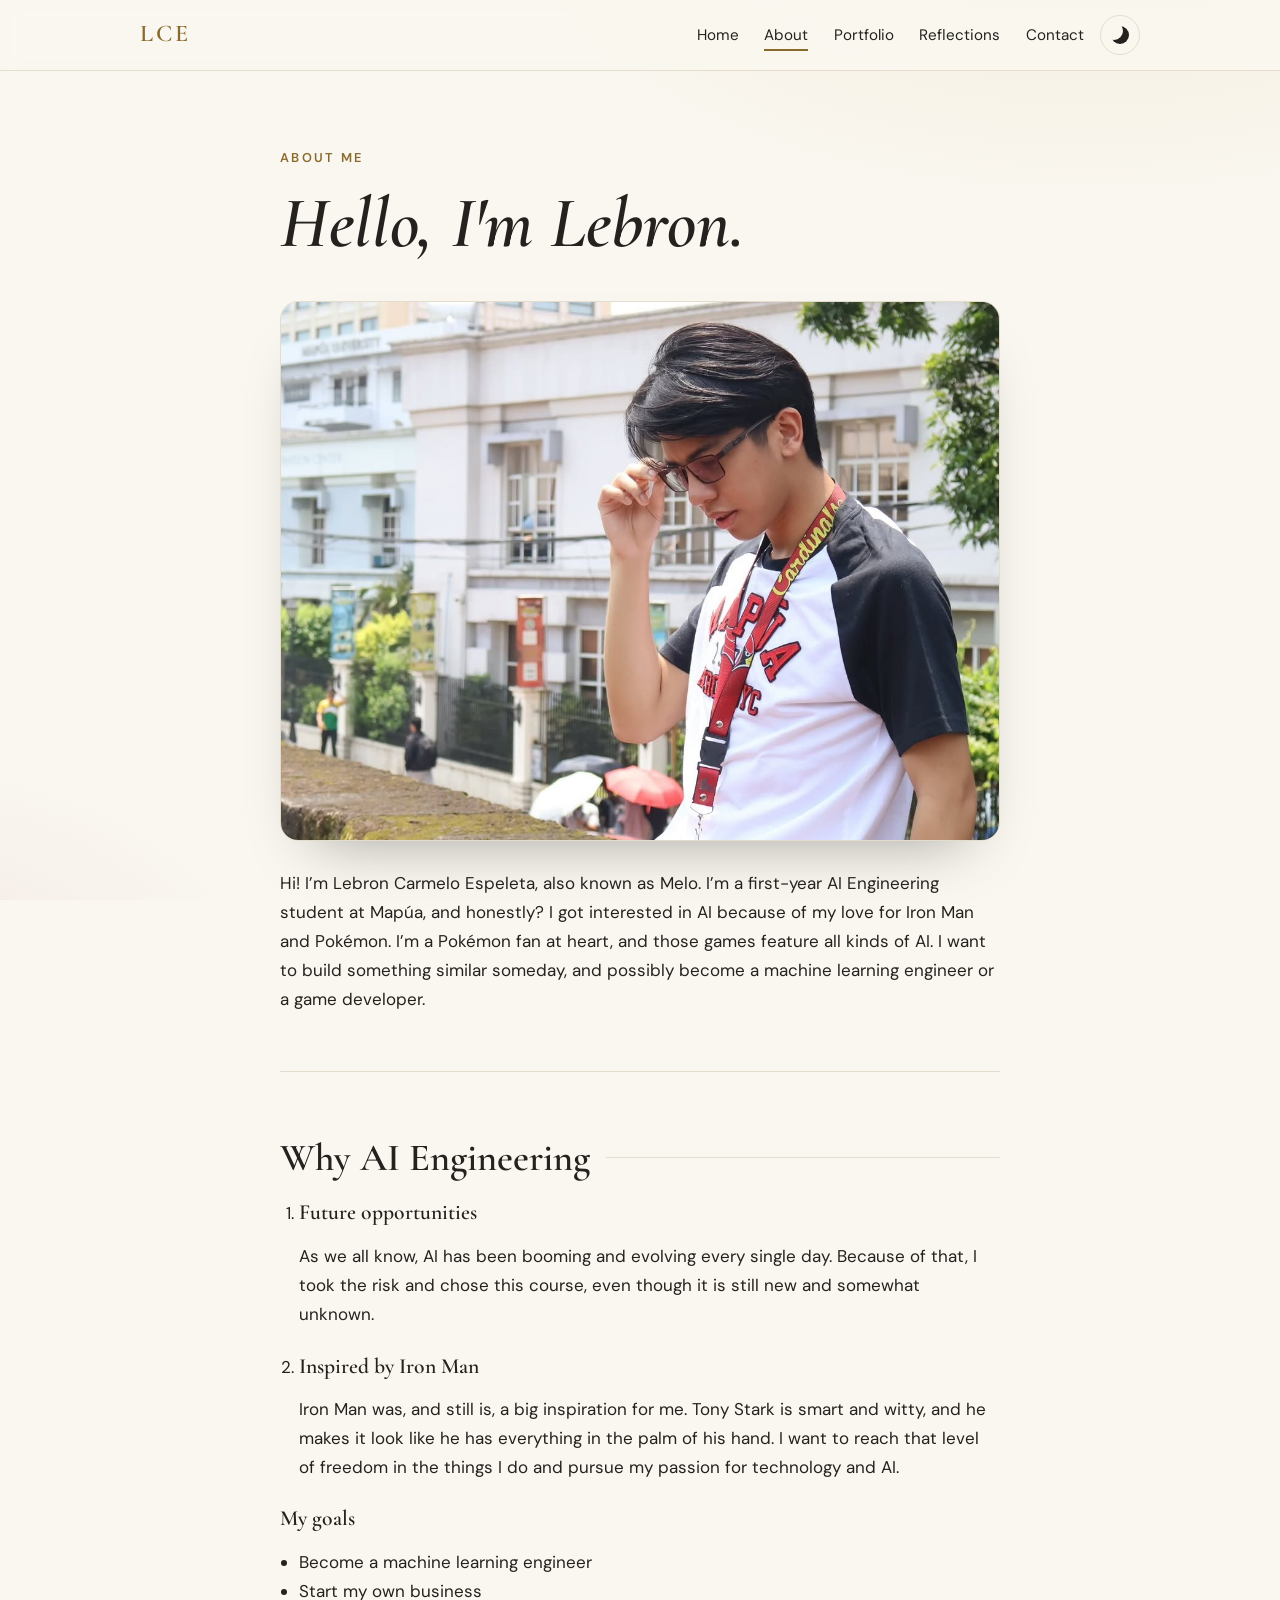
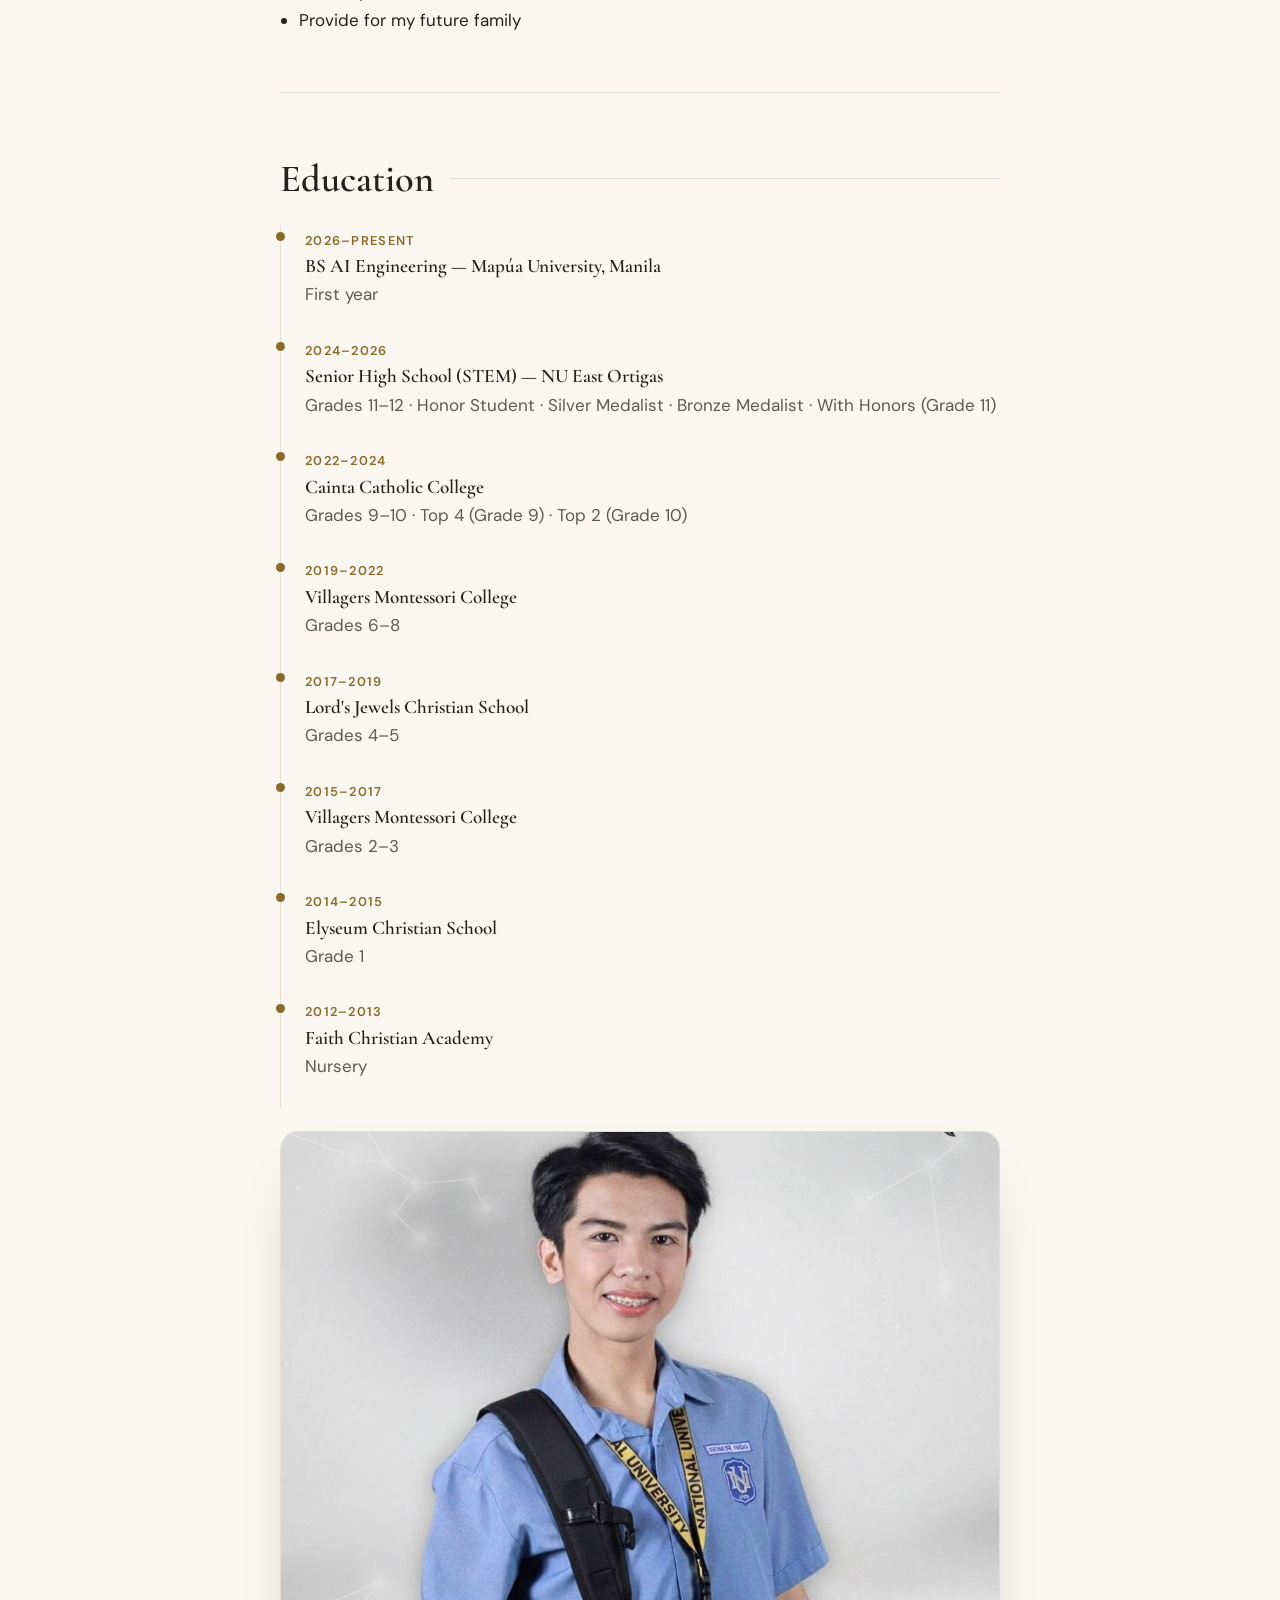
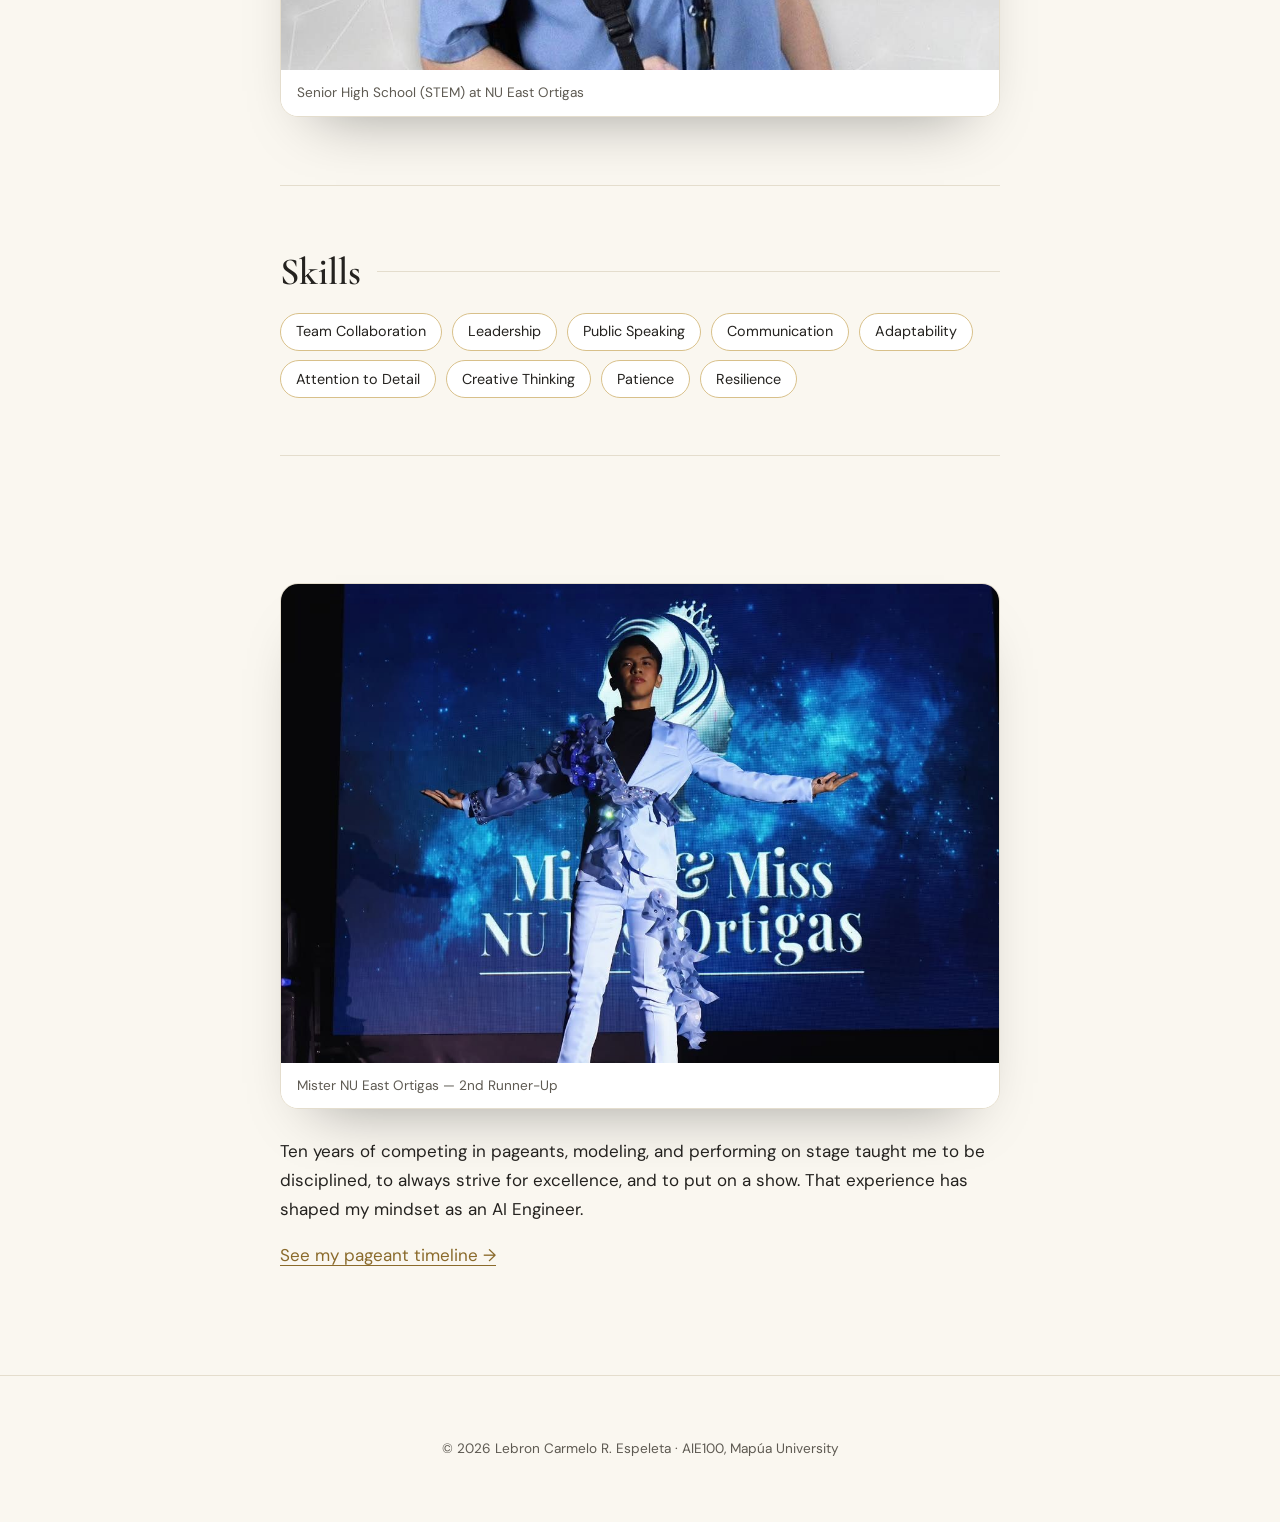
==== about.html @ 62e37320 "Add files via upload" ====
<!DOCTYPE html>
<html lang="en">
<head>
<meta charset="utf-8">
<meta name="viewport" content="width=device-width, initial-scale=1">
<title>About Me — Lebron Carmelo R. Espeleta</title>
<meta name="description" content="About Lebron Carmelo R. Espeleta: why AI Engineering, education, skills and life beyond the screen.">
<link rel="icon" href="assets/images/favicon.svg" type="image/svg+xml">
<script>(function(){try{var t=localStorage.getItem("theme");if(!t)t=matchMedia("(prefers-color-scheme: dark)").matches?"dark":"light";document.documentElement.setAttribute("data-theme",t);}catch(e){}})();</script>
<link rel="preconnect" href="https://fonts.googleapis.com">
<link rel="preconnect" href="https://fonts.gstatic.com" crossorigin>
<link href="https://fonts.googleapis.com/css2?family=Cormorant+Garamond:ital,wght@0,500;0,600;1,500&family=DM+Sans:wght@400;500;600&display=swap" rel="stylesheet">
<link rel="stylesheet" href="css/styles.css">
</head>
<body>
<div class="bleed" aria-hidden="true"></div>
<a class="skip" href="#main">Skip to content</a>
<header class="nav">
  <div class="nav-inner">
    <a class="brand" href="index.html" aria-label="Home">LCE</a>
    <button class="menu-btn" aria-expanded="false" aria-controls="nav-links" aria-label="Open menu"><span></span><span></span></button>
    <nav aria-label="Main"><ul id="nav-links" class="nav-links"><li><a href="index.html">Home</a></li><li><a href="about.html" aria-current="page">About</a></li><li><a href="portfolio.html">Portfolio</a></li><li><a href="reflections.html">Reflections</a></li><li><a href="contact.html">Contact</a></li></ul></nav>
    <button class="theme-btn" aria-label="Toggle dark mode"><span class="theme-icon" aria-hidden="true"></span></button>
  </div>
</header>
<main id="main">
<section class="section">
  <p class="eyebrow reveal">About Me</p>
  <h1 class="reveal">Hello, I'm Lebron.</h1>
  <figure class="figure reveal"><img src="assets/images/mapua.jpg" alt="Lebron in a Mapúa shirt outside the Mapúa University campus" width="1170" height="1170" loading="lazy"></figure>
  <div class="reveal"><p>Hi! I’m Lebron Carmelo Espeleta, also known as Melo. I’m a first-year AI Engineering student at Mapúa, and honestly? I got interested in AI because of my love for Iron Man and Pokémon. I’m a Pokémon fan at heart, and those games feature all kinds of AI. I want to build something similar someday, and possibly become a machine learning engineer or a game developer.</p></div>
</section>
<hr class="divider">
<section class="section">
  <h2 class="reveal">Why AI Engineering</h2>
  <ol class="reasons">
    <li class="reveal"><h3>Future opportunities</h3><p>As we all know, AI has been booming and evolving every single day. Because of that, I took the risk and chose this course, even though it is still new and somewhat unknown.</p></li>
    <li class="reveal"><h3>Inspired by Iron Man</h3><p>Iron Man was, and still is, a big inspiration for me. Tony Stark is smart and witty, and he makes it look like he has everything in the palm of his hand. I want to reach that level of freedom in the things I do and pursue my passion for technology and AI.</p></li>
  </ol>
  <h3 class="reveal">My goals</h3>
  <ul class="plain reveal"><li>Become a machine learning engineer</li><li>Start my own business</li><li>Provide for my future family</li></ul>
</section>
<hr class="divider">
<section class="section">
  <h2 class="reveal">Education</h2>
  <ol class="timeline">
    <li class="reveal"><span class="when">2026–Present</span><h3>BS AI Engineering — Mapúa University, Manila</h3><p>First year</p></li>
    <li class="reveal"><span class="when">2024–2026</span><h3>Senior High School (STEM) — NU East Ortigas</h3><p>Grades 11–12 · Honor Student · Silver Medalist · Bronze Medalist · With Honors (Grade 11)</p></li>
    <li class="reveal"><span class="when">2022–2024</span><h3>Cainta Catholic College</h3><p>Grades 9–10 · Top 4 (Grade 9) · Top 2 (Grade 10)</p></li>
    <li class="reveal"><span class="when">2019–2022</span><h3>Villagers Montessori College</h3><p>Grades 6–8</p></li>
    <li class="reveal"><span class="when">2017–2019</span><h3>Lord's Jewels Christian School</h3><p>Grades 4–5</p></li>
    <li class="reveal"><span class="when">2015–2017</span><h3>Villagers Montessori College</h3><p>Grades 2–3</p></li>
    <li class="reveal"><span class="when">2014–2015</span><h3>Elyseum Christian School</h3><p>Grade 1</p></li>
    <li class="reveal"><span class="when">2012–2013</span><h3>Faith Christian Academy</h3><p>Nursery</p></li>
  </ol>
  <figure class="figure reveal"><img data-bleed src="assets/images/stem.jpg" alt="Lebron in his NU East Ortigas STEM uniform" loading="lazy"><figcaption>Senior High School (STEM) at NU East Ortigas</figcaption></figure>
</section>
<hr class="divider">
<section class="section">
  <h2 class="reveal">Skills</h2>
  <ul class="chips reveal"><li class="chip">Team Collaboration</li><li class="chip">Leadership</li><li class="chip">Public Speaking</li><li class="chip">Communication</li><li class="chip">Adaptability</li><li class="chip">Attention to Detail</li><li class="chip">Creative Thinking</li><li class="chip">Patience</li><li class="chip">Resilience</li></ul>
</section>
<hr class="divider">
<section class="section">
  <h2 class="reveal">Beyond the screen</h2>
  <figure class="figure figure-wide reveal"><img src="assets/images/pageant.jpg" alt="Lebron on stage in a light blue outfit at Mister &amp; Miss NU East Ortigas" width="1170" height="780" loading="lazy"><figcaption>Mister NU East Ortigas — 2nd Runner-Up</figcaption></figure>
  <div class="reveal"><p>Ten years of competing in pageants, modeling, and performing on stage taught me to be disciplined, to always strive for excellence, and to put on a show. That experience has shaped my mindset as an AI Engineer.</p></div>
  <p class="reveal"><a class="link" href="portfolio.html#pageants">See my pageant timeline &rarr;</a></p>
</section>
</main>
<footer class="footer"><p>&copy; 2026 Lebron Carmelo R. Espeleta &middot; AIE100, Mapúa University</p></footer>
<script src="js/main.js" defer></script>
</body>
</html>
---- css/styles.css ----
/* ===== Colours (light) ===== */
:root {
  --bg: #faf7f0;          /* ivory */
  --surface: #ffffff;
  --text: #24221f;        /* charcoal */
  --muted: #5e5a52;
  --line: #e4ddcd;
  --gold: #8a6a2b;        /* champagne gold, darkened for AA text contrast */
  --gold-soft: #d8c08a;
  --crimson: #8c1c2b;
  --serif: "Cormorant Garamond", "Playfair Display", Georgia, "Times New Roman", serif;
  --sans: "DM Sans", "Inter", system-ui, -apple-system, "Segoe UI", Roboto, sans-serif;
  --spring: cubic-bezier(0.34, 1.56, 0.64, 1);
  color-scheme: light;
}
/* ===== Colours (dark) ===== */
[data-theme="dark"] {
  --bg: #121110;
  --surface: #1c1a18;
  --text: #f4efe4;
  --muted: #b4ac9c;
  --line: #2f2b26;
  --gold: #d8bc7e;
  --gold-soft: #6b5a35;
  --crimson: #e0596b;
  color-scheme: dark;
}

*, *::before, *::after { box-sizing: border-box; }
html { scroll-behavior: smooth; }
body { margin: 0; background: var(--bg); color: var(--text); font: 400 1.0625rem/1.7 var(--sans); transition: background .3s, color .3s; }
img { max-width: 100%; display: block; }
h1, h2, h3 { font-family: var(--serif); font-weight: 600; line-height: 1.15; margin: 0 0 .5em; }
h1 { font-size: clamp(2.4rem, 7vw, 4.5rem); }
h2 { font-size: clamp(1.8rem, 4vw, 2.4rem); }
h3 { font-size: 1.35rem; }
a { color: inherit; }
:focus-visible { outline: 2px solid var(--gold); outline-offset: 3px; border-radius: 4px; }
.skip { position: absolute; left: -999px; top: 0; background: var(--text); color: var(--bg); padding: .5rem 1rem; z-index: 100; }
.skip:focus { left: 1rem; top: 1rem; }

/* ===== Placeholder (dashed outline so you can spot it) ===== */
.placeholder { outline: 1.5px dashed var(--crimson); outline-offset: 4px; border-radius: 4px; color: var(--muted); font-style: italic; padding: .1rem .3rem; }

/* ===== Nav ===== */
.nav { position: sticky; top: 0; z-index: 50; background: color-mix(in srgb, var(--bg) 88%, transparent); backdrop-filter: blur(10px); border-bottom: 1px solid var(--line); }
.nav-inner { max-width: 1040px; margin: 0 auto; padding: .9rem 1.25rem; display: flex; align-items: center; gap: 1rem; }
.brand { font-family: var(--serif); font-size: 1.5rem; font-weight: 600; letter-spacing: .12em; text-decoration: none; color: var(--gold); margin-right: auto; }
.nav-links { list-style: none; margin: 0; padding: 0; display: flex; gap: 1.6rem; }
.nav-links a { position: relative; text-decoration: none; font-size: .95rem; padding: .2rem 0; }
.nav-links a::after { content: ""; position: absolute; left: 0; bottom: -2px; height: 1.5px; width: 100%; background: var(--gold); transform: scaleX(0); transform-origin: left; transition: transform .45s var(--spring); }
.nav-links a:hover::after, .nav-links a[aria-current="page"]::after { transform: scaleX(1); }

.theme-btn, .menu-btn { background: none; border: 1px solid var(--line); color: var(--text); width: 40px; height: 40px; border-radius: 50%; cursor: pointer; display: grid; place-items: center; }
@media (min-width: 721px) { .menu-btn { display: none; } }
.theme-icon { width: 18px; height: 18px; border-radius: 50%; box-shadow: inset -6px -4px 0 0 var(--text); transition: transform .6s var(--spring); }
[data-theme="dark"] .theme-icon { box-shadow: none; background: var(--gold); transform: rotate(180deg) scale(.8); }
.theme-btn:active .theme-icon { transform: rotate(90deg) scale(.85); }

@media (max-width: 720px) {
  .menu-btn { display: grid; order: 3; gap: 5px; align-content: center; }
  .menu-btn span { width: 16px; height: 1.5px; background: var(--text); transition: transform .4s var(--spring); }
  .menu-btn[aria-expanded="true"] span:first-child { transform: translateY(3.25px) rotate(45deg); }
  .menu-btn[aria-expanded="true"] span:last-child { transform: translateY(-3.25px) rotate(-45deg); }
  .nav nav { position: absolute; top: 100%; left: 0; right: 0; background: var(--bg); border-bottom: 1px solid var(--line); display: none; }
  .nav.open nav { display: block; animation: drop .45s var(--spring); }
  .nav-links { flex-direction: column; gap: 0; padding: .5rem 1.25rem 1rem; }
  .nav-links a { display: block; padding: .7rem 0; }
}
@keyframes drop { from { opacity: 0; transform: translateY(-10px); } }

/* ===== Layout ===== */
main { max-width: 760px; margin: 0 auto; padding: 0 1.25rem; }
.section { padding: 4rem 0 2.5rem; }
.divider { border: 0; border-top: 1px solid var(--line); margin: 0; }
.eyebrow { text-transform: uppercase; letter-spacing: .18em; font-size: .8rem; color: var(--gold); font-weight: 600; }
.muted { color: var(--muted); }
.link { color: var(--gold); text-underline-offset: 4px; }

/* ===== Home ===== */
.hero { min-height: calc(100vh - 140px); display: flex; flex-direction: column; justify-content: center; align-items: center; text-align: center; padding: 3rem 0; }
.photo-wrap { position: relative; width: 180px; height: 180px; border-radius: 50%; margin-bottom: 2rem; border: 1px solid var(--gold-soft); padding: 6px; }
.photo { position: absolute; inset: 6px; width: calc(100% - 12px); height: calc(100% - 12px); object-fit: cover; border-radius: 50%; z-index: 1; }
.monogram { width: 100%; height: 100%; border-radius: 50%; display: grid; place-items: center; font-family: var(--serif); font-size: 3.2rem; letter-spacing: .08em; color: var(--gold); background: var(--surface); }
.tagline { font-size: 1.15rem; margin: .5rem 0 2rem; }
.actions { display: flex; gap: .8rem; flex-wrap: wrap; justify-content: center; }

/* ===== Buttons ===== */
.btn { display: inline-block; padding: .8rem 1.6rem; border-radius: 999px; text-decoration: none; font-weight: 500; font-size: .95rem; border: 1px solid var(--text); transition: transform .4s var(--spring), background .2s, color .2s; }
.btn-primary { background: var(--text); color: var(--bg); }
.btn-ghost:hover { background: var(--text); color: var(--bg); }
.btn:hover { transform: translateY(-2px); }
.btn:active { transform: scale(.96); transition-duration: .1s; }

/* ===== About ===== */
.reasons { padding-left: 1.2rem; }
.reasons li { margin-bottom: 1.5rem; }
.plain { padding-left: 1.2rem; }
.chips { list-style: none; padding: 0; display: flex; flex-wrap: wrap; gap: .6rem; }
.chip { border: 1px solid var(--gold-soft); border-radius: 999px; padding: .35rem .95rem; font-size: .9rem; transition: transform .4s var(--spring); }
.chip:hover { transform: translateY(-3px); }

/* ===== Timeline ===== */
.timeline { list-style: none; padding: 0 0 0 1.5rem; border-left: 1px solid var(--line); margin: 1.5rem 0; }
.timeline li { position: relative; padding: 0 0 1.6rem; }
.timeline li::before { content: ""; position: absolute; left: calc(-1.5rem - 5px); top: .45rem; width: 9px; height: 9px; border-radius: 50%; background: var(--gold); }
.timeline h3 { font-size: 1.2rem; margin: .1rem 0 .2rem; }
.timeline p { margin: 0; color: var(--muted); }
.when { font-size: .8rem; letter-spacing: .1em; text-transform: uppercase; color: var(--gold); font-weight: 600; }

/* ===== Cards ===== */
.grid { display: grid; gap: 1.25rem; grid-template-columns: 1fr; }
@media (min-width: 640px) { .grid { grid-template-columns: 1fr 1fr; } }
.card { background: var(--surface); border: 1px solid var(--line); border-radius: 14px; padding: 1.5rem; transition: transform .5s var(--spring), box-shadow .3s; }
.card:hover { transform: translateY(-6px); box-shadow: 0 18px 40px -20px rgba(0,0,0,.25); }
.card.empty { border-style: dashed; background: transparent; color: var(--muted); }
.tag { font-size: .75rem; letter-spacing: .14em; text-transform: uppercase; color: var(--crimson); font-weight: 600; margin: 0 0 .4rem; }

/* ===== Posts ===== */
.post { padding: 2.5rem 0; }
.meta { display: flex; gap: 1rem; align-items: center; font-size: .9rem; color: var(--muted); }
.meta .tag { margin: 0; }

/* ===== Contact ===== */
.contact-list { list-style: none; padding: 0; margin: 2rem 0; }
.contact-list li { display: flex; gap: 1.5rem; padding: 1rem 0; border-bottom: 1px solid var(--line); flex-wrap: wrap; }
.label { width: 6rem; color: var(--muted); font-size: .9rem; }

.footer { text-align: center; padding: 3rem 1rem; color: var(--muted); font-size: .85rem; border-top: 1px solid var(--line); margin-top: 3rem; }

/* ===== Animations ===== */
.js .reveal { opacity: 0; transform: translateY(24px); }
.js .reveal.in { opacity: 1; transform: none; transition: opacity .6s ease, transform .8s var(--spring); transition-delay: var(--d, 0s); }

@media (prefers-reduced-motion: reduce) {
  *, *::before, *::after { animation: none !important; transition: none !important; scroll-behavior: auto !important; }
  .js .reveal { opacity: 1; transform: none; }
  .btn:hover, .btn:active, .card:hover, .chip:hover { transform: none; }
}

/* ===== Polish ===== */
body { background:
  radial-gradient(60rem 30rem at 85% -10%, color-mix(in srgb, var(--gold-soft) 22%, transparent), transparent 60%),
  radial-gradient(40rem 24rem at -10% 110%, color-mix(in srgb, var(--crimson) 7%, transparent), transparent 60%),
  var(--bg); background-attachment: fixed; }
.hero { min-height: calc(100vh - 150px); position: relative; }
.hero h1 { font-size: clamp(2.8rem, 8vw, 5.4rem); letter-spacing: -.01em; }
.hero h1::after { content: ""; display: block; width: 72px; height: 1px; margin: 1.2rem auto 0; background: linear-gradient(90deg, transparent, var(--gold), transparent); }
.photo-wrap { box-shadow: 0 0 0 10px color-mix(in srgb, var(--gold-soft) 18%, transparent), 0 30px 60px -30px rgba(0,0,0,.35); animation: float 6s ease-in-out infinite; }
@keyframes float { 50% { transform: translateY(-6px); } }
.section h2 { display: flex; align-items: center; gap: 1rem; }
.section h2::after { content: ""; flex: 1; height: 1px; background: var(--line); }
.section > h1 { font-style: italic; }
.card { position: relative; overflow: hidden; }
.card::before { content: ""; position: absolute; inset: 0 0 auto; height: 2px; background: linear-gradient(90deg, var(--gold), var(--crimson)); transform: scaleX(0); transform-origin: left; transition: transform .6s var(--spring); }
.card:hover::before { transform: scaleX(1); }
.timeline li { transition: transform .4s var(--spring); }
.timeline li:hover { transform: translateX(6px); }
.chip { background: var(--surface); }
.chip:hover { border-color: var(--gold); color: var(--gold); }
.post h2 { font-size: clamp(1.7rem, 4vw, 2.2rem); }
.post h2::after { display: none; }
.btn-primary:hover { background: var(--gold); border-color: var(--gold); color: var(--bg); }
@media (prefers-reduced-motion: reduce) { .photo-wrap { animation: none; } .timeline li:hover { transform: none; } }

/* ===== Photos ===== */
.photo { object-position: center 35%; }
.figure { margin: 0 0 1.75rem; border-radius: 18px; overflow: hidden; border: 1px solid var(--line); box-shadow: 0 30px 60px -35px rgba(0,0,0,.4); }
.figure img { width: 100%; aspect-ratio: 4 / 3; object-fit: cover; object-position: center 30%; transition: transform .8s var(--spring); }
.figure:hover img { transform: scale(1.03); }
.figure-wide img { aspect-ratio: 3 / 2; object-position: center 20%; }
.figure figcaption { padding: .7rem 1rem; font-size: .85rem; color: var(--muted); background: var(--surface); }
.card-img { width: calc(100% + 3rem); max-width: none; margin: -1.5rem -1.5rem 1.25rem; aspect-ratio: 4 / 3; object-fit: cover; object-position: top; border-bottom: 1px solid var(--line); }
@media (prefers-reduced-motion: reduce) { .figure:hover img { transform: none; } }
.card-img, .figure img { height: auto; }
.photo-wrap { width: 240px; height: 240px; }

/* ===== Colour bleed: page glows with the colours of the photo on screen =====
   To add it to a new photo, put data-bleed on the <img>:
   data-bleed="#hex1,#hex2"  (your own colours)  or just  data-bleed  (auto-picked) */
:root { --bleed-a: transparent; --bleed-b: transparent; --bleed-strength: 55%; }
[data-theme="dark"] { --bleed-strength: 42%; }
@property --bleed-a { syntax: "<color>"; inherits: true; initial-value: transparent; }
@property --bleed-b { syntax: "<color>"; inherits: true; initial-value: transparent; }
.bleed { position: fixed; inset: 0; z-index: -1; pointer-events: none; opacity: 0;
  background:
    radial-gradient(55vw 55vh at 50% 35%, color-mix(in srgb, var(--bleed-a) var(--bleed-strength), transparent), transparent 70%),
    radial-gradient(45vw 45vh at 85% 85%, color-mix(in srgb, var(--bleed-b) var(--bleed-strength), transparent), transparent 70%),
    radial-gradient(40vw 40vh at 10% 70%, color-mix(in srgb, var(--bleed-b) calc(var(--bleed-strength) * .6), transparent), transparent 70%);
  transition: opacity 1.2s ease, --bleed-a 1.2s ease, --bleed-b 1.2s ease; }
body.bleeding .bleed { opacity: 1; }
body.bleeding .photo-wrap { box-shadow: 0 0 0 10px color-mix(in srgb, var(--bleed-b) 25%, transparent), 0 0 90px 10px color-mix(in srgb, var(--bleed-a) 45%, transparent); transition: box-shadow 1.2s ease; }
@media (prefers-reduced-motion: reduce) { .bleed { transition: none; } }

/* ===== Gallery ===== */
.gallery { display: grid; gap: 1rem; grid-template-columns: repeat(auto-fill, minmax(220px, 1fr)); }
.gallery figure { margin: 0; background: var(--surface); border: 1px solid var(--line); border-radius: 14px; overflow: hidden; transition: transform .5s var(--spring); }
.gallery figure:hover { transform: translateY(-6px); }
.gallery img { width: 100%; aspect-ratio: 1; object-fit: cover; object-position: center 25%; height: auto; }
.gallery figcaption { padding: .7rem .9rem; font-size: .85rem; color: var(--muted); }

/* ===== Photo viewer ===== */
.zoomable { cursor: zoom-in; }
.lb { position: fixed; inset: 0; z-index: 200; background: rgba(10,9,8,.94); display: flex; align-items: center; justify-content: center; padding: 3rem 4.5rem; animation: lbin .25s ease; }
.lb[hidden] { display: none; }
@keyframes lbin { from { opacity: 0; } }
.lb-fig { margin: 0; max-width: 100%; max-height: 100%; display: flex; flex-direction: column; align-items: center; gap: .8rem; }
.lb-fig img { max-width: 100%; max-height: calc(100vh - 9rem); width: auto; height: auto; object-fit: contain; border-radius: 6px; }
.lb-fig figcaption { color: #f4efe4; font-size: .9rem; text-align: center; }
.lb-btn { position: absolute; background: rgba(255,255,255,.1); color: #f4efe4; border: 1px solid rgba(255,255,255,.25); width: 48px; height: 48px; border-radius: 50%; font-size: 1.8rem; line-height: 1; cursor: pointer; display: grid; place-items: center; }
.lb-btn:hover { background: rgba(255,255,255,.22); }
.lb-close { top: 1rem; right: 1rem; }
.lb-prev { left: 1rem; top: 50%; transform: translateY(-50%); }
.lb-next { right: 1rem; top: 50%; transform: translateY(-50%); }
@media (max-width: 600px) { .lb { padding: 3.5rem .5rem 4.5rem; } .lb-prev, .lb-next { top: auto; bottom: 1rem; transform: none; } .lb-prev { left: 30%; } .lb-next { right: 30%; } }
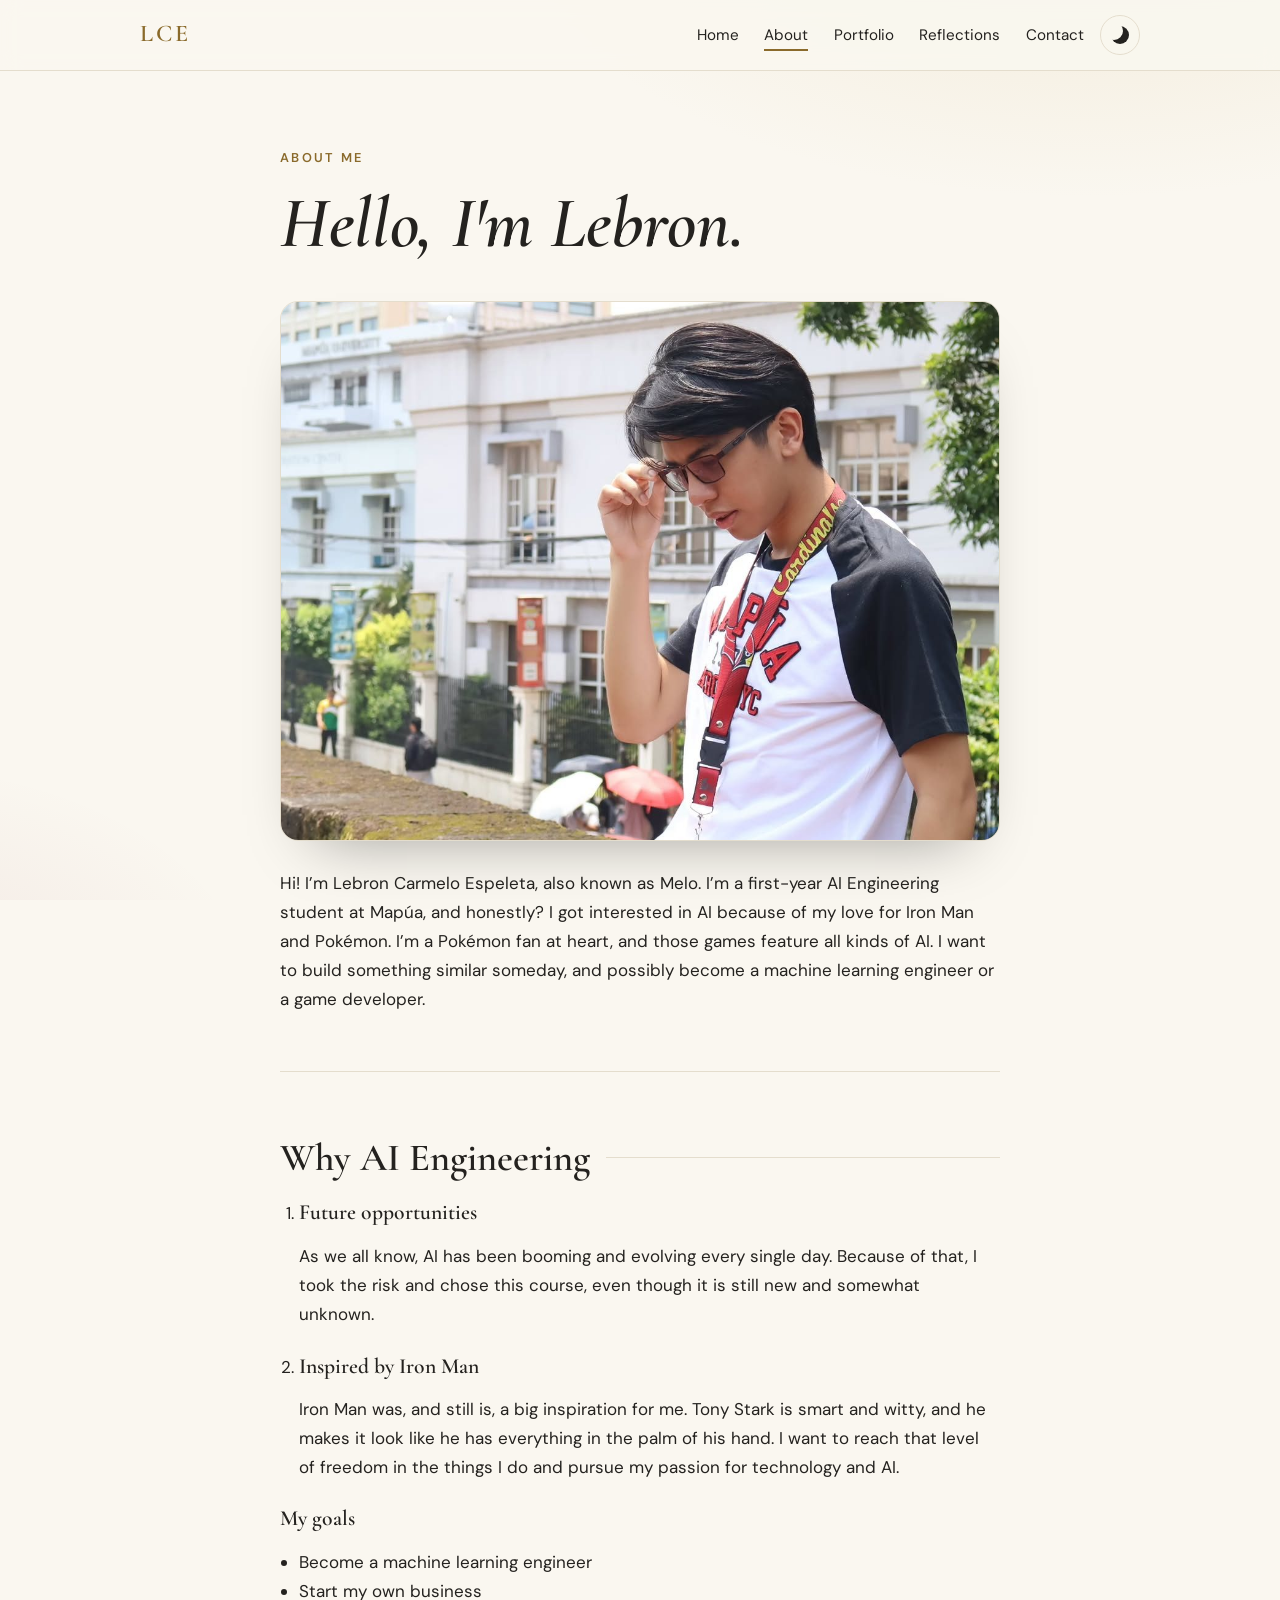
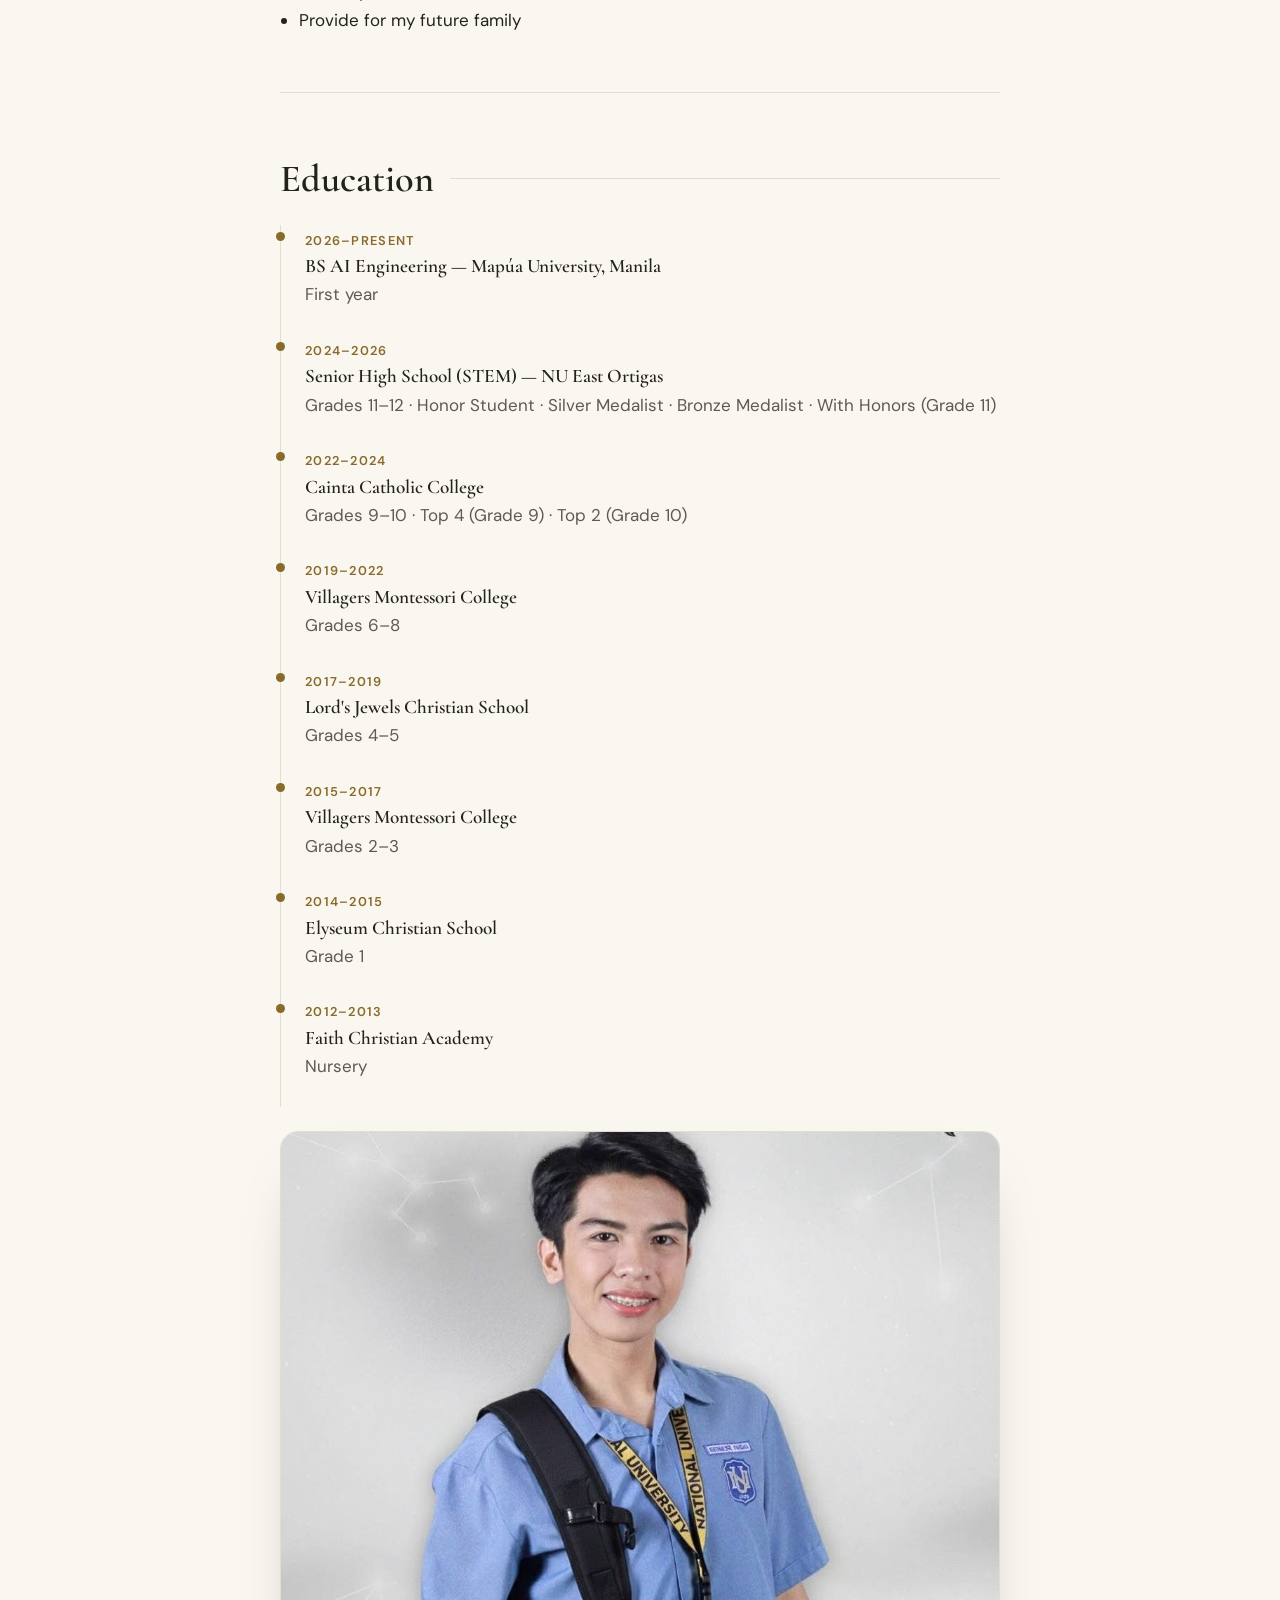
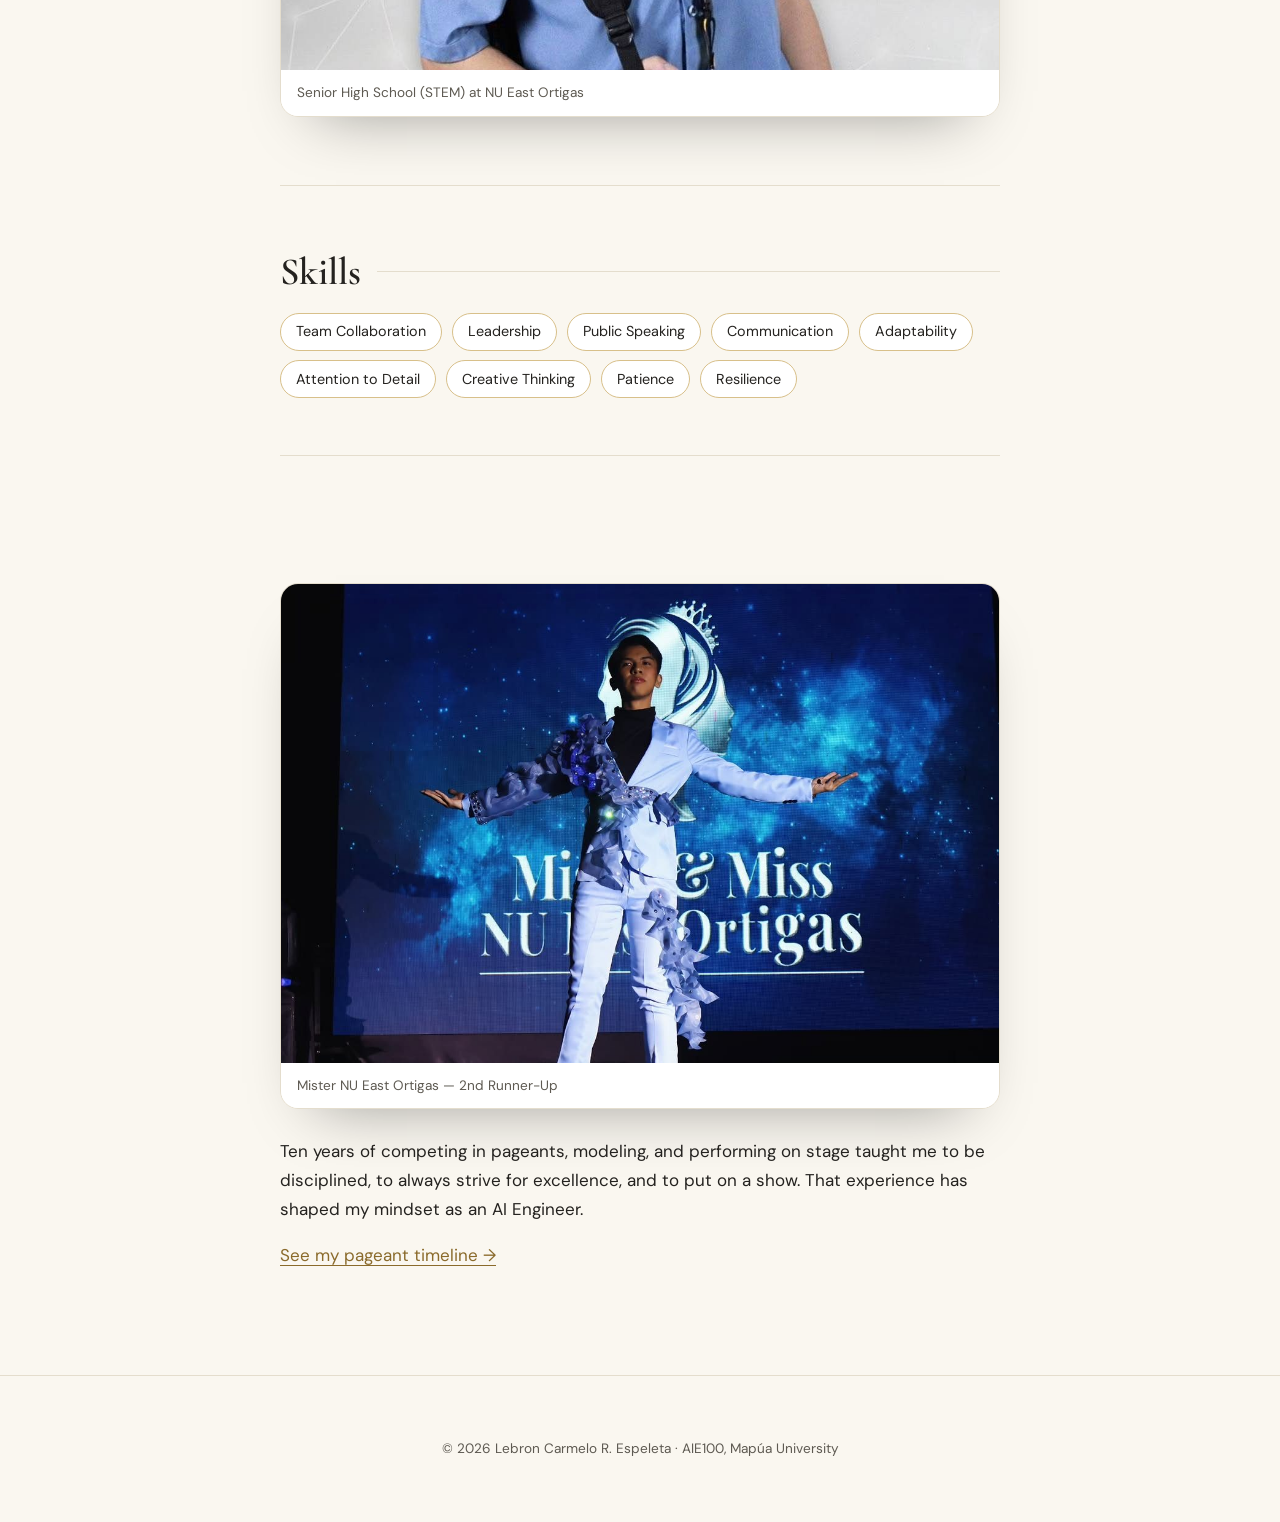
==== commit 8d14bf9f: "Add files via upload" ====
--- a/about.html
+++ b/about.html
@@ -3,6 +3,8 @@
 <head>
 <meta charset="utf-8">
 <meta name="viewport" content="width=device-width, initial-scale=1">
+<meta name="color-scheme" content="light dark">
+<meta name="theme-color" content="#faf7f0">
 <title>About Me — Lebron Carmelo R. Espeleta</title>
 <meta name="description" content="About Lebron Carmelo R. Espeleta: why AI Engineering, education, skills and life beyond the screen.">
 <link rel="icon" href="assets/images/favicon.svg" type="image/svg+xml">
--- a/css/styles.css
+++ b/css/styles.css
@@ -11,7 +11,7 @@
   --serif: "Cormorant Garamond", "Playfair Display", Georgia, "Times New Roman", serif;
   --sans: "DM Sans", "Inter", system-ui, -apple-system, "Segoe UI", Roboto, sans-serif;
   --spring: cubic-bezier(0.34, 1.56, 0.64, 1);
-  color-scheme: light;
+  color-scheme: light dark;
 }
 /* ===== Colours (dark) ===== */
 [data-theme="dark"] {
@@ -213,3 +213,11 @@
 .lb-prev { left: 1rem; top: 50%; transform: translateY(-50%); }
 .lb-next { right: 1rem; top: 50%; transform: translateY(-50%); }
 @media (max-width: 600px) { .lb { padding: 3.5rem .5rem 4.5rem; } .lb-prev, .lb-next { top: auto; bottom: 1rem; transform: none; } .lb-prev { left: 30%; } .lb-next { right: 30%; } }
+
+/* ===== Phone fixes for light/dark mode ===== */
+html { background: var(--bg); }
+[data-theme="light"] { color-scheme: light only; }
+[data-theme="dark"] { color-scheme: dark only; }
+.theme-btn, .menu-btn { -webkit-tap-highlight-color: transparent; touch-action: manipulation; flex-shrink: 0; position: relative; z-index: 2; }
+.theme-icon { pointer-events: none; }
+@media (max-width: 720px), (hover: none) { body { background-attachment: scroll; } }
